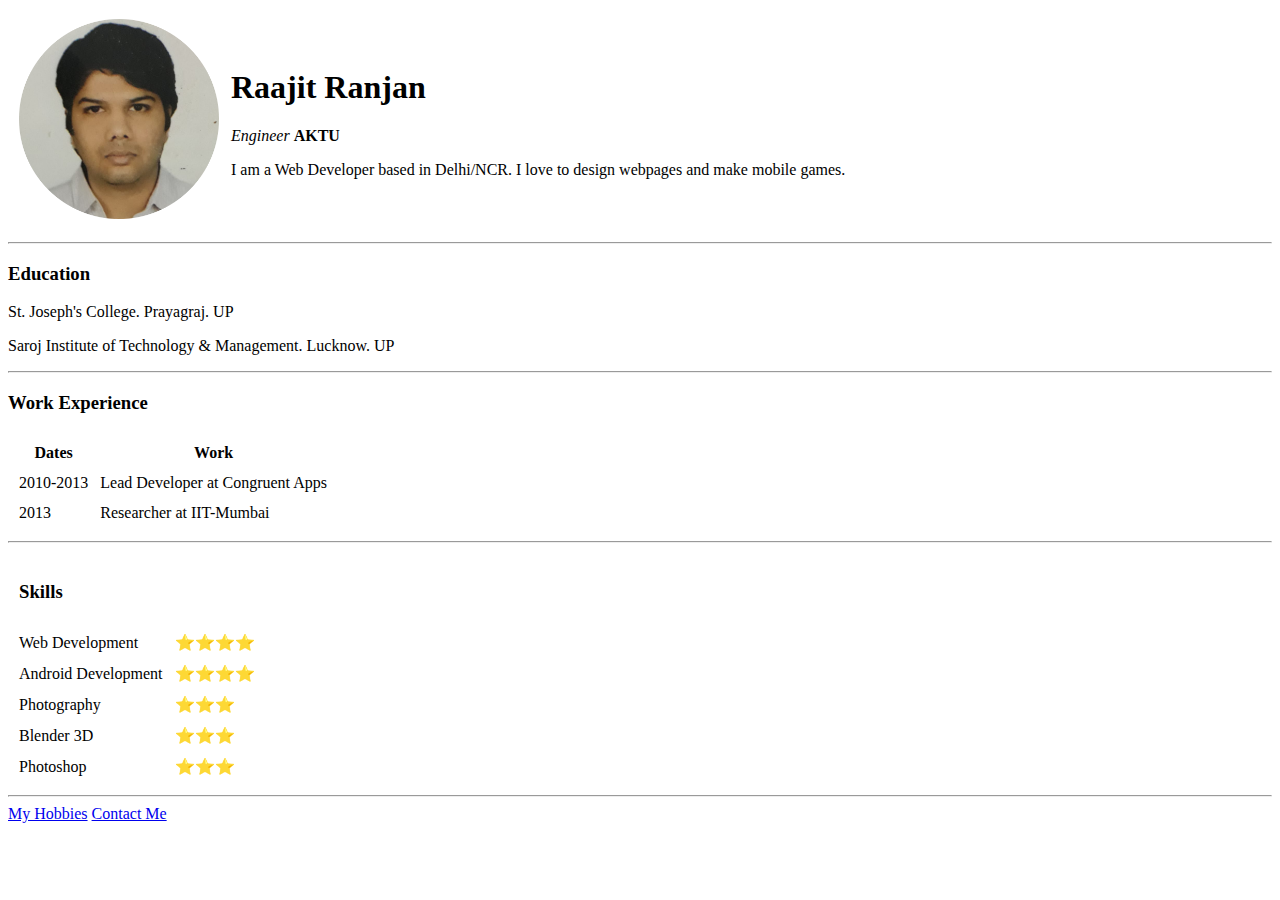
==== index.html @ 4f61b849 "Add initial CV Website File" ====
<!DOCTYPE html>
<html lang="en" dir="ltr">

<head>
  <meta charset="utf-8">
  <title>Raajit's Website</title>
</head>

<body>
  <table cellspacing="10">
    <tr>
      <td><img src="circle-cropped.png" alt="image" height="200" width="200"></td>
      <td>
        <h1> Raajit Ranjan</h1>
        <p><em>Engineer</em> <strong>AKTU</strong></p>
        <p>I am a Web Developer based in Delhi/NCR. I love to design webpages and make mobile games.</p>
      </td>
    </tr>
  </table>


  <hr>
  <h3>Education</h3>

  <p>St. Joseph's College. Prayagraj. UP</p>
  <p>Saroj Institute of Technology & Management. Lucknow. UP</p>



  <hr>
  <h3>Work Experience</h3>
  <table cellspacing="10">
    <thead>
      <th>Dates</th>
      <th>Work</th>
    </thead>
    <tbody>
      <tr>
        <td>2010-2013</td>
        <td>Lead Developer at Congruent Apps</td>
      </tr>
      <tr>
        <td>2013</td>
        <td>Researcher at IIT-Mumbai</td>
      </tr>
    </tbody>
    <tfoot>

    </tfoot>
  </table>
  <hr>
  <table cellspacing="10">
    <thead>
      <tr>
        <td>
          <h3>Skills</h3>
        </td>
      </tr>
    </thead>
    <tbody>
      <tr>
        <td>Web Development</td>
        <td>&#11088;&#11088;&#11088;&#11088;</td>
      </tr>
      <tr>
        <td>Android Development</td>
        <td>&#11088;&#11088;&#11088;&#11088;</td>
      </tr>
      <tr>
        <td>Photography</td>
        <td>&#11088;&#11088;&#11088;</td>
      </tr>
      <tr>
        <td>Blender 3D</td>
        <td>&#11088;&#11088;&#11088;</td>
      </tr>
      <tr>
        <td>Photoshop</td>
        <td>&#11088;&#11088;&#11088;</td>
      </tr>
    </tbody>
    <tfoot>

    </tfoot>
  </table>
  <hr>
  <a href="hobbies.html">My Hobbies</a>
  <a href="contact.html">Contact Me</a>

</body>

</html>
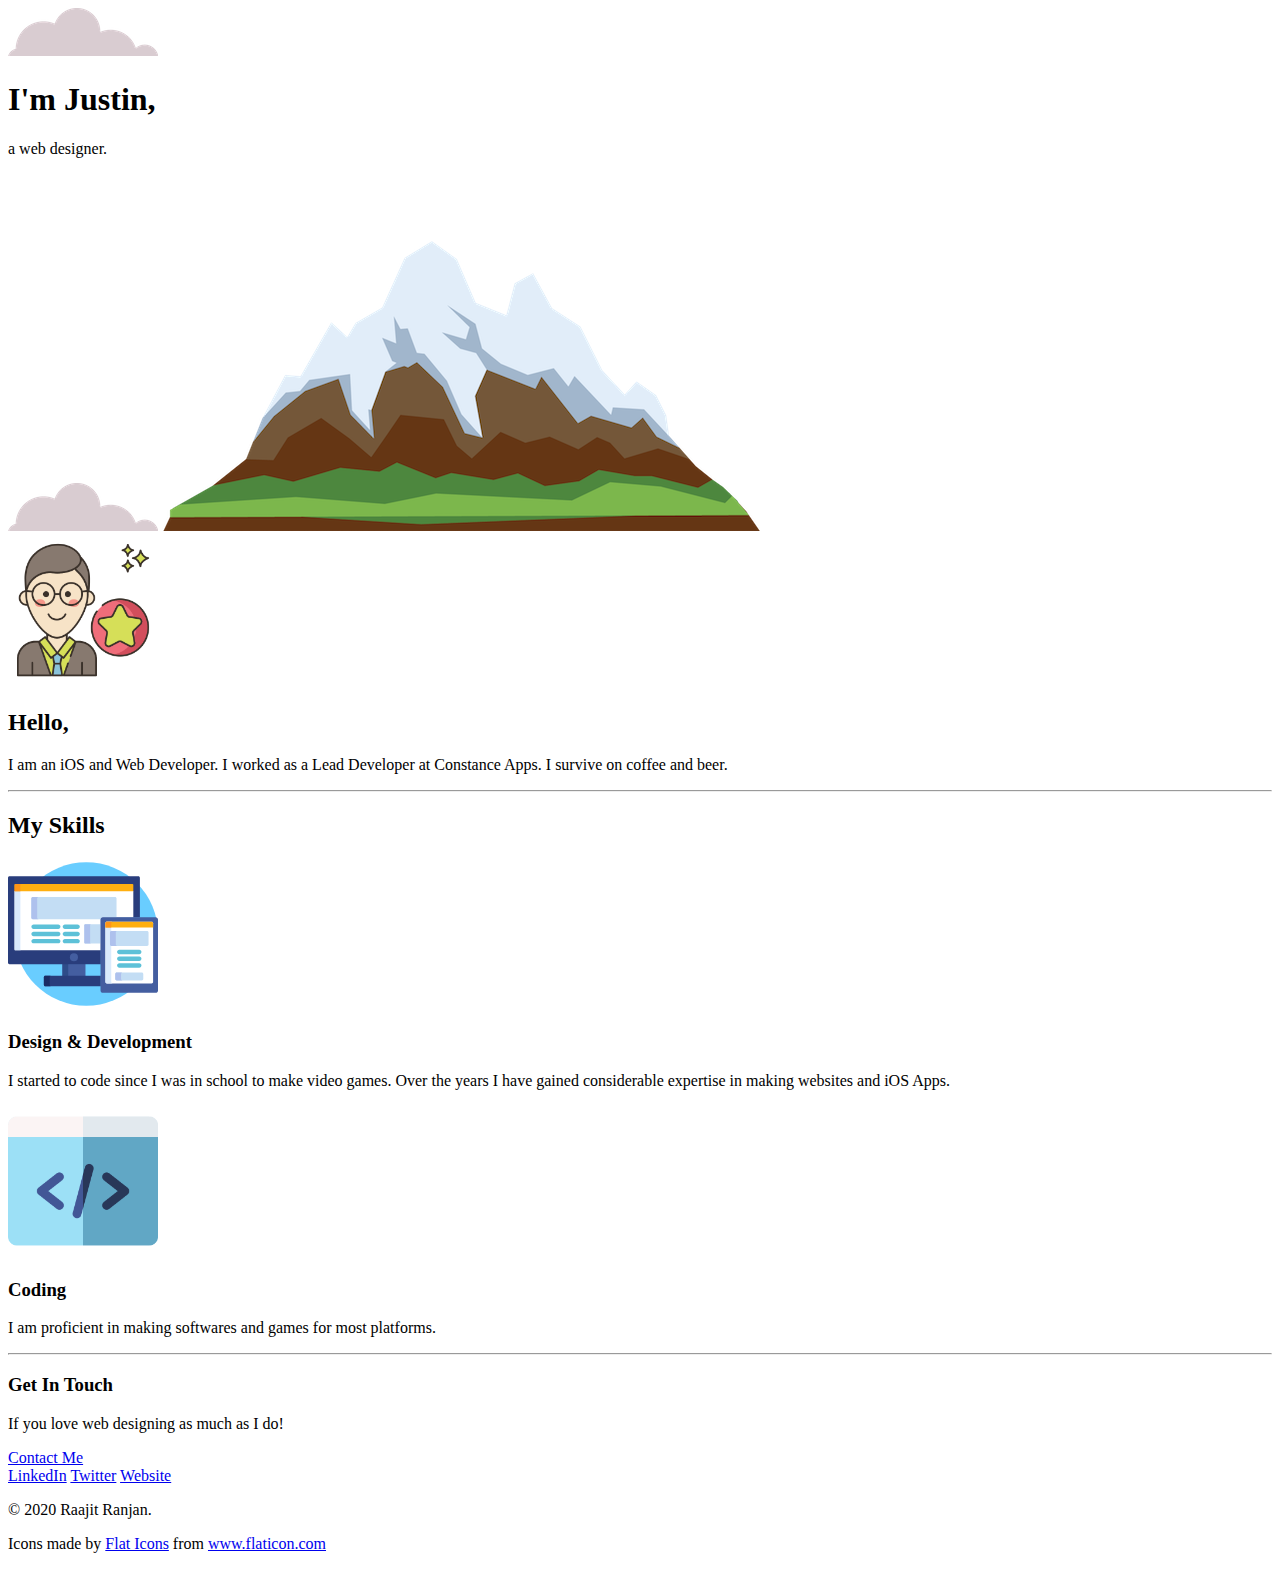
==== commit 5e3386b1: "Add files via upload" ====
--- a/index.html
+++ b/index.html
@@ -3,89 +3,64 @@
 
 <head>
   <meta charset="utf-8">
-  <title>Raajit's Website</title>
+  <title>Justin's Personal Website</title>
+  <link rel="stylesheet" href="css/styles.css">
+  <link rel="icon" href="favicon.png" />
+  <link href="https://fonts.googleapis.com/css?family=Sacramento&display=swap" rel="stylesheet">
+
 </head>
 
 <body>
-  <table cellspacing="10">
-    <tr>
-      <td><img src="circle-cropped.png" alt="image" height="200" width="200"></td>
-      <td>
-        <h1> Raajit Ranjan</h1>
-        <p><em>Engineer</em> <strong>AKTU</strong></p>
-        <p>I am a Web Developer based in Delhi/NCR. I love to design webpages and make mobile games.</p>
-      </td>
-    </tr>
-  </table>
+  <div class="top-container">
+    <img class="top-cloud" src="cloud.png" alt="cloud_image">
+    <h1>I'm Justin,</h1>
+    <p class="tag-line">a web designer.</p>
+    <img class="bottom-cloud" src="cloud.png" alt="cloud_image">
+    <img class="mountain-img" src="mountain.png" alt="mountain-image">
+  </div>
+  <div class="middle-container">
+    <div class="profile">
+      <img class="myself" src="myself.jpeg" alt="myself" height="150px" width="150px">
+      <h2><span class="hello-text">Hello,</span></h2>
+      <p>I am an iOS and Web Developer. I worked as a Lead Developer at Constance Apps. I survive on coffee and beer.</p>
+    </div>
+    <hr>
+    <div class="skills">
+      <h2>My Skills</h2>
+      <div class="skill-row">
+        <img class="skill-img-1" src="monitor.svg" alt="skill-image" height="150px" width="150px">
+        <h3>Design & Development</h3>
+        <p>I started to code since I was in school to make video games. Over the years I have gained considerable expertise in making websites and iOS Apps.</p>
+      </div>
+      <div class="skill-row">
+        <img class="skill-img-2" src="coding.png" alt="coding-image" height="150px" width="150px">
+        <h3>Coding</h3>
+        <p>I am proficient in making softwares and games for most platforms.</p>
+      </div>
+      <hr>
+      <div class="contact-me">
+        <h3>Get In Touch</h3>
+        <p>If you love web designing as much as I do!</p>
+        <a href="mailto:ranjan.raajit@gmail.com" class="BUTTON_WNE">Contact Me</a>
+      </div>
+    </div>
 
 
-  <hr>
-  <h3>Education</h3>
-
-  <p>St. Joseph's College. Prayagraj. UP</p>
-  <p>Saroj Institute of Technology & Management. Lucknow. UP</p>
+  </div>
 
 
+  <div class="bottom-container">
 
-  <hr>
-  <h3>Work Experience</h3>
-  <table cellspacing="10">
-    <thead>
-      <th>Dates</th>
-      <th>Work</th>
-    </thead>
-    <tbody>
-      <tr>
-        <td>2010-2013</td>
-        <td>Lead Developer at Congruent Apps</td>
-      </tr>
-      <tr>
-        <td>2013</td>
-        <td>Researcher at IIT-Mumbai</td>
-      </tr>
-    </tbody>
-    <tfoot>
+    <a class="footer-link" href="https://www.linkedin.com/">LinkedIn</a>
+    <a class="footer-link" href="https://twitter.com/">Twitter</a>
+    <a class="footer-link" href="https://www.appbrewery.co/">Website</a>
 
-    </tfoot>
-  </table>
-  <hr>
-  <table cellspacing="10">
-    <thead>
-      <tr>
-        <td>
-          <h3>Skills</h3>
-        </td>
-      </tr>
-    </thead>
-    <tbody>
-      <tr>
-        <td>Web Development</td>
-        <td>&#11088;&#11088;&#11088;&#11088;</td>
-      </tr>
-      <tr>
-        <td>Android Development</td>
-        <td>&#11088;&#11088;&#11088;&#11088;</td>
-      </tr>
-      <tr>
-        <td>Photography</td>
-        <td>&#11088;&#11088;&#11088;</td>
-      </tr>
-      <tr>
-        <td>Blender 3D</td>
-        <td>&#11088;&#11088;&#11088;</td>
-      </tr>
-      <tr>
-        <td>Photoshop</td>
-        <td>&#11088;&#11088;&#11088;</td>
-      </tr>
-    </tbody>
-    <tfoot>
+    <div class="footer-text-up">
+      <p class="name">© 2020 Raajit Ranjan.</p>
+      <p class="attribution">Icons made by <a class="footer-text" href="https://www.flaticon.com/authors/flat-icons" title="Flat Icons">Flat Icons</a> from <a class="footer-text" href="https://www.flaticon.com/" title="Flaticon"> www.flaticon.com</a></p>
 
-    </tfoot>
-  </table>
-  <hr>
-  <a href="hobbies.html">My Hobbies</a>
-  <a href="contact.html">Contact Me</a>
+    </div>
+      </div>
 
 </body>
 
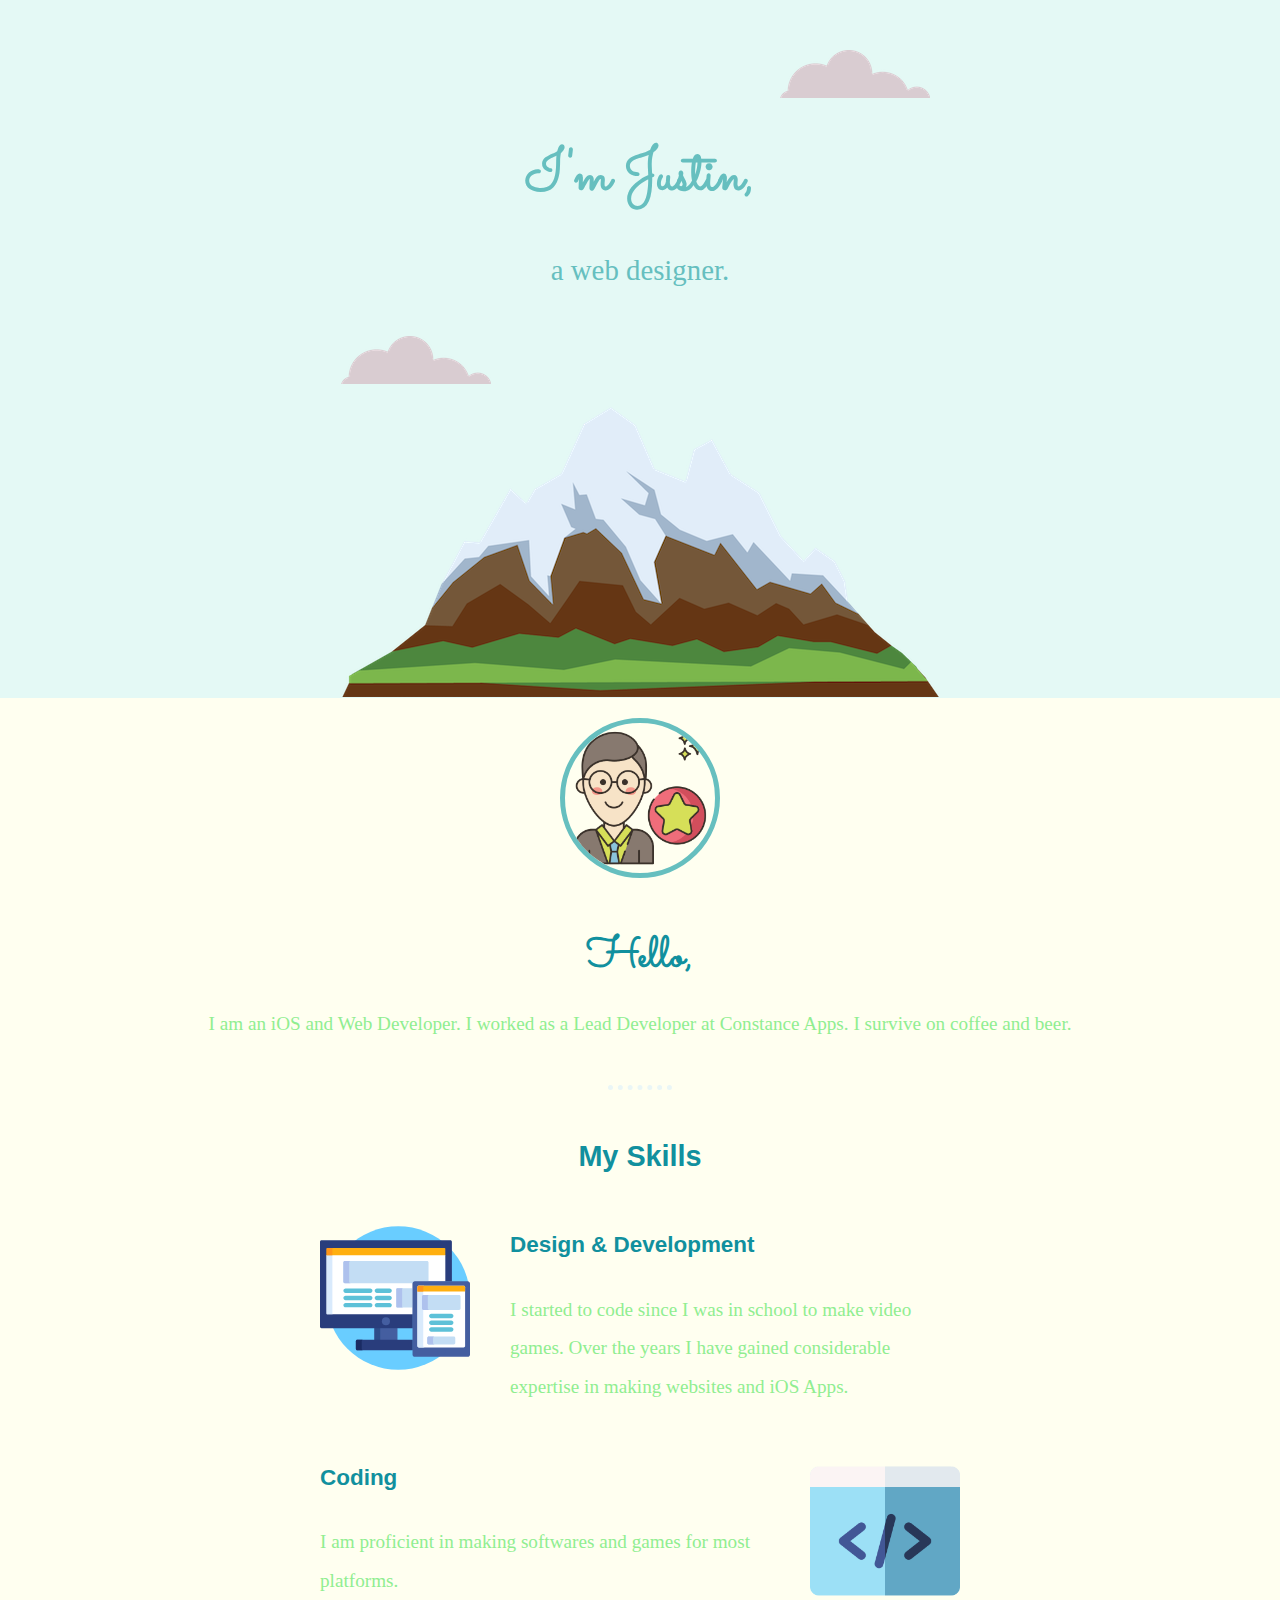
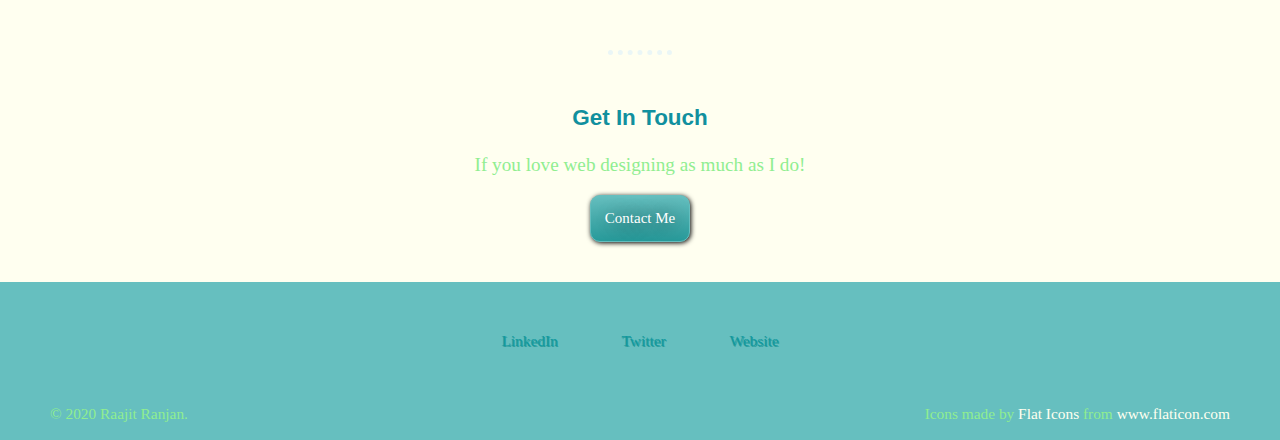
==== commit 21836896: "Update index.html" ====
--- a/index.html
+++ b/index.html
@@ -4,7 +4,7 @@
 <head>
   <meta charset="utf-8">
   <title>Justin's Personal Website</title>
-  <link rel="stylesheet" href="css/styles.css">
+  <link rel="stylesheet" href="styles.css">
   <link rel="icon" href="favicon.png" />
   <link href="https://fonts.googleapis.com/css?family=Sacramento&display=swap" rel="stylesheet">
 
--- a/styles.css
+++ b/styles.css
@@ -0,0 +1,164 @@
+body {
+  margin: 0;
+  text-align: center;
+  font-family: 'Merriweather-Regular', serif;
+  font-size: 120%;
+  color: lightgreen;
+}
+
+a {
+  color: #11999E;
+}
+
+.attribution{
+  float: right;
+}
+
+.bottom-container {
+  font-size: 80%;
+  background-color: #66BFBF;
+  padding: 50px;
+}
+
+.bottom-cloud {
+  position: absolute;
+}
+
+.BUTTON_WNE {
+  background: #66BFBF;
+  background-image: -webkit-linear-gradient(top, #66BFBF, #289B9B);
+  background-image: -moz-linear-gradient(top, #66BFBF, #289B9B);
+  background-image: -ms-linear-gradient(top, #66BFBF, #289B9B);
+  background-image: -o-linear-gradient(top, #66BFBF, #289B9B);
+  background-image: linear-gradient(to bottom, #66BFBF, #289B9B);
+  -webkit-border-radius: 10px;
+  -moz-border-radius: 10px;
+  border-radius: 10px;
+  color: #FFFFFF;
+  font-family: Verdana;
+  font-size: 15px;
+  font-weight: 100;
+  padding: 14px;
+  -webkit-box-shadow: 1px 1px 20px 0 #000000;
+  -moz-box-shadow: 1px 1px 20px 0 #000000;
+  box-shadow: 1px 1px 5px 0 #000000;
+  text-shadow: 1px 1px 20px #000000;
+  border: solid #66BFBF 1px;
+  text-decoration: none;
+  display: inline-block;
+  cursor: pointer;
+  text-align: center;
+}
+
+.BUTTON_WNE:hover {
+  border: solid #4384ED 1px;
+  background: #4384ED;
+  background-image: linear-gradient(to bottom, #4384ED, #216BBD);
+  -webkit-border-radius: 10px;
+  -moz-border-radius: 10px;
+  border-radius: 10px;
+  text-decoration: none;
+}
+
+.footer-link {
+  text-decoration: none;
+  text-shadow: 1px 1px #289B9B;
+  margin: 30px;
+}
+
+.footer-text{
+  text-decoration: none;
+  color: ivory;
+}
+
+.footer-text-up{
+    margin-top: 40px;
+}
+
+h1 {
+  margin-top: 40px;
+  font-family: 'Sacramento', cursive;
+  color: #66BFBF;
+  line-height: 200%;
+  font-size: 300%;
+}
+
+h2 {
+  font-family: 'Montserrat-Thin', sans-serif;
+  color: #11909e;
+}
+
+h3 {
+  font-family: 'Montserrat-Thin', sans-serif;
+  color: #11909e;
+}
+
+.hello-text {
+  font-family: 'Sacramento', cursive;
+  font-size: 150%;
+}
+
+hr {
+  border-style: none;
+  border-top-style: dotted;
+  border-color: #eaf6f6;
+  border-width: 5px;
+  width: 5%;
+  margin: 50px auto;
+}
+
+.mountain-img {
+  position: relative;
+  top: 4px;
+}
+
+.middle-container {
+  background-color: ivory;
+  padding-bottom: 40px;
+}
+
+.myself {
+  border-radius: 50%;
+  border: 5px solid #66BFBF;
+  margin: 20px;
+}
+
+.name{
+  float: left;
+}
+
+.skill-row {
+  width: 50%;
+  margin: 50px auto;
+  text-align: left;
+  line-height: 2;
+}
+
+.skill-img-1 {
+  float: left;
+  margin-right: 40px;
+}
+
+.skill-img-2 {
+  float: right;
+  margin-left: 40px;
+}
+
+.tag-line {
+  color: #66BFBF;
+  font-size: 150%;
+  position: relative;
+  bottom: 20px;
+}
+
+.top-container {
+  position: relative;
+  padding-top: 80px;
+  background-color: #E4F9F5;
+}
+
+.top-cloud {
+  position: absolute;
+  top: 50px;
+  right: 350px;
+}
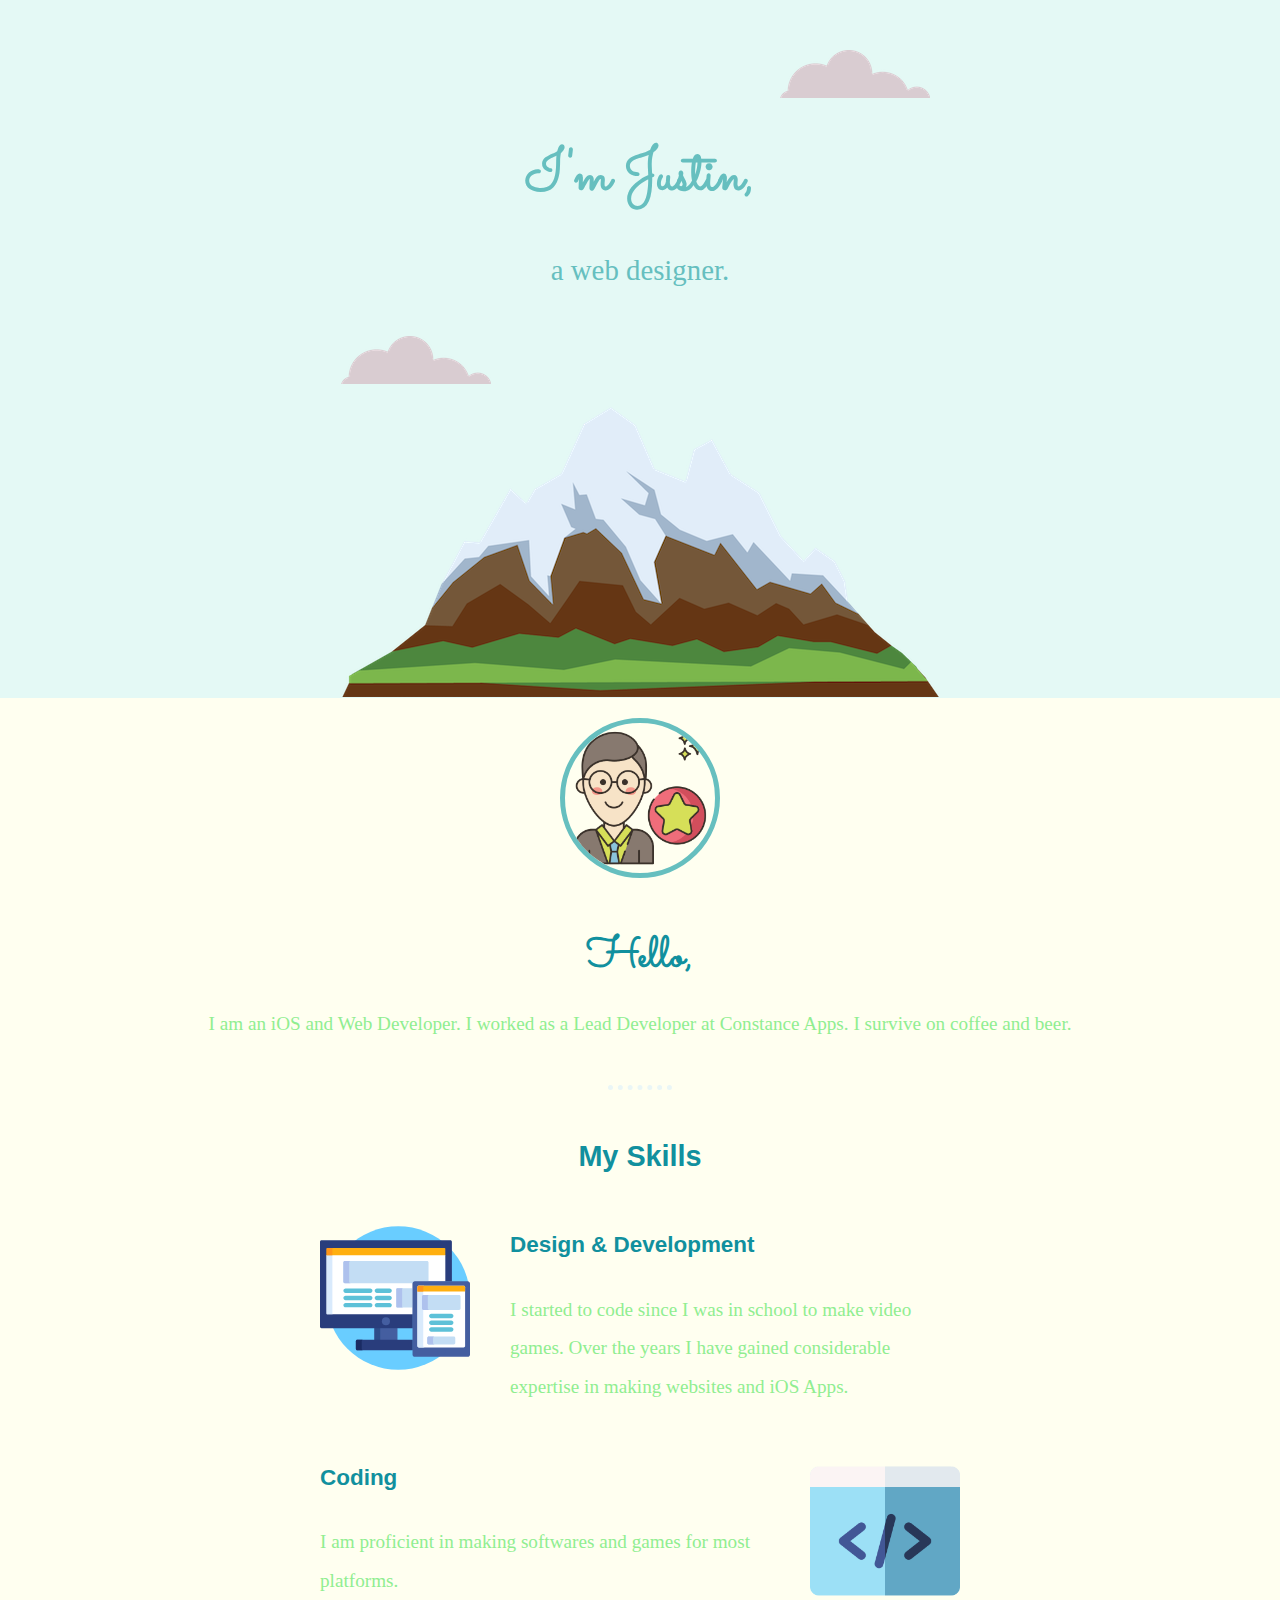
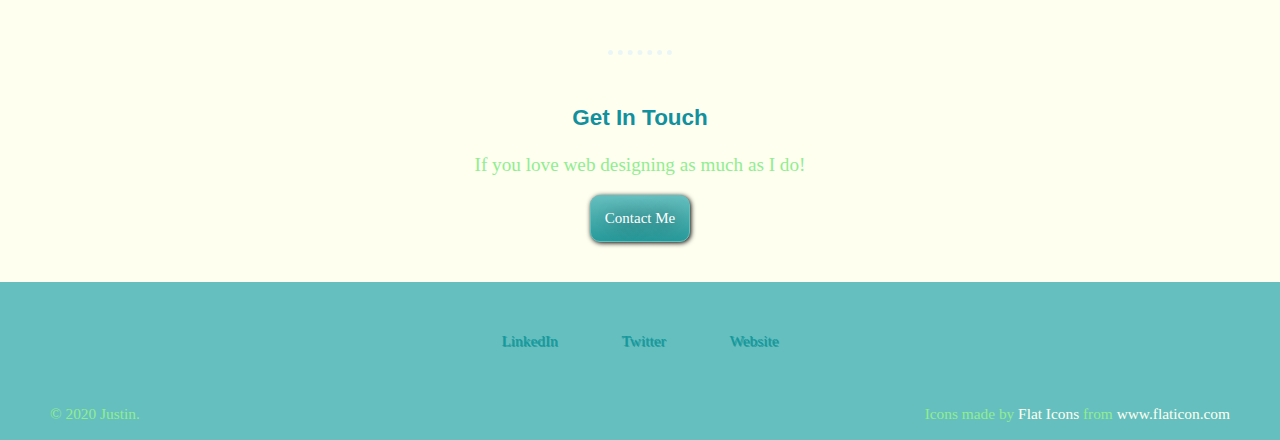
==== commit a3a1feee: "Update index.html" ====
--- a/index.html
+++ b/index.html
@@ -56,7 +56,7 @@
     <a class="footer-link" href="https://www.appbrewery.co/">Website</a>
 
     <div class="footer-text-up">
-      <p class="name">© 2020 Raajit Ranjan.</p>
+      <p class="name">© 2020 Justin.</p>
       <p class="attribution">Icons made by <a class="footer-text" href="https://www.flaticon.com/authors/flat-icons" title="Flat Icons">Flat Icons</a> from <a class="footer-text" href="https://www.flaticon.com/" title="Flaticon"> www.flaticon.com</a></p>
 
     </div>
